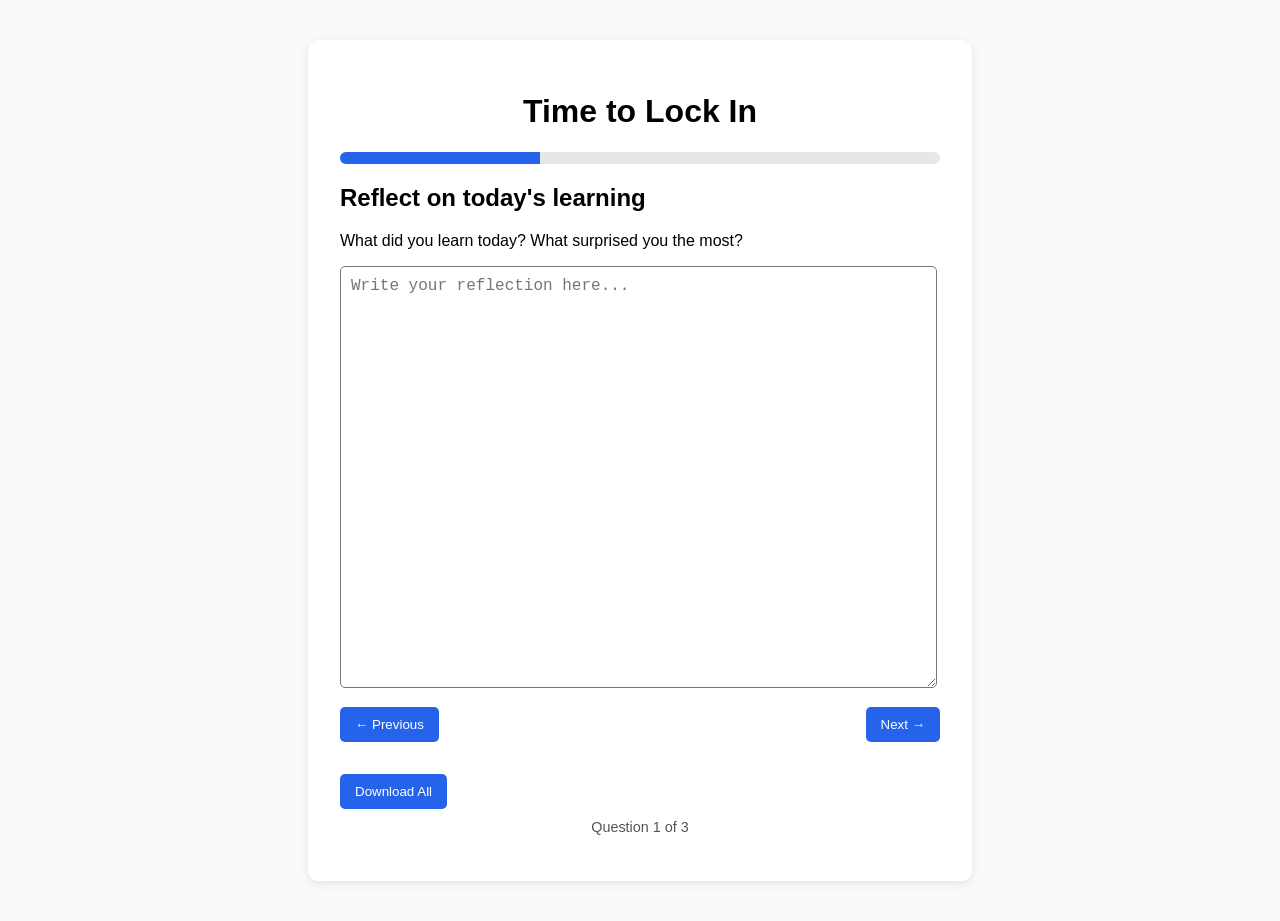
==== index.html @ 1ef7a5e9 "initial skeleton" ====
<!DOCTYPE html>
<html lang="en">
<head>
  <meta charset="UTF-8" />
  <meta name="viewport" content="width=device-width, initial-scale=1.0" />
  <title>Locked In Journal</title>
  <link rel="stylesheet" href="style.css" />
</head>
<body>
    
  <main class="container">
    <h1>Time to Lock In</h1>

    <!-- Progress Bar -->
  <div id="progress-container">
    <div id="progress-bar"></div>
  </div>

    <!-- Prompt Bar -->

  <div id="prompt-box">
    <h2 id="prompt-title"></h2>
    <p id="prompt-body"></p>
  </div>

    <textarea id="entry" placeholder="Write your reflection here..."></textarea>

    <div class="buttons">
      <button id="prevBtn">← Previous</button>
      <button id="nextBtn">Next →</button>
    </div>
    <div id="downloadBtn">
        <button>Download All</button>
    </div>

    <p id="status"></p>
  </main>

  <script src="script.js"></script>
</body>
</html>
---- style.css ----
/* style.css */
body {
  font-family: Arial, sans-serif;
  background: #f8fafc;
  padding: 2rem;
}

.container {
  background: white;
  max-width: 600px;
  margin: auto;
  padding: 2rem;
  border-radius: 10px;
  box-shadow: 0 2px 10px rgba(0,0,0,0.1);
}

h1 { text-align: center; }

textarea {
  max-width: 575px;
  width: 100%;
  height: 400px;
  margin-top: 10px 2em;
  padding: 10px;
  border-radius: 5px;
  font-size: 1rem;
}

.buttons {
  margin-top: 15px;
  display: flex;
  justify-content: space-between;
}

button {
  background-color: #2563eb;
  color: white;
  border: none;
  padding: 10px 15px;
  border-radius: 5px;
  cursor: pointer;
}

button:hover { background-color: #1e40af; }

#downloadBtn{
    margin-top: 2em;
}

#status {
  margin-top: 10px;
  font-size: 0.9rem;
  color: #555;
  text-align: center;
}

/* Progress Bar */
#progress-container {
  width: 100%;
  height: 12px;
  background-color: #e5e7eb; /* light gray */
  border-radius: 10px;
  overflow: hidden;
  margin: 1rem 0;
}

#progress-bar {
  width: 0%;
  height: 100%;
  background-color: #2563eb; /* blue */
  transition: width 0.4s ease;
}
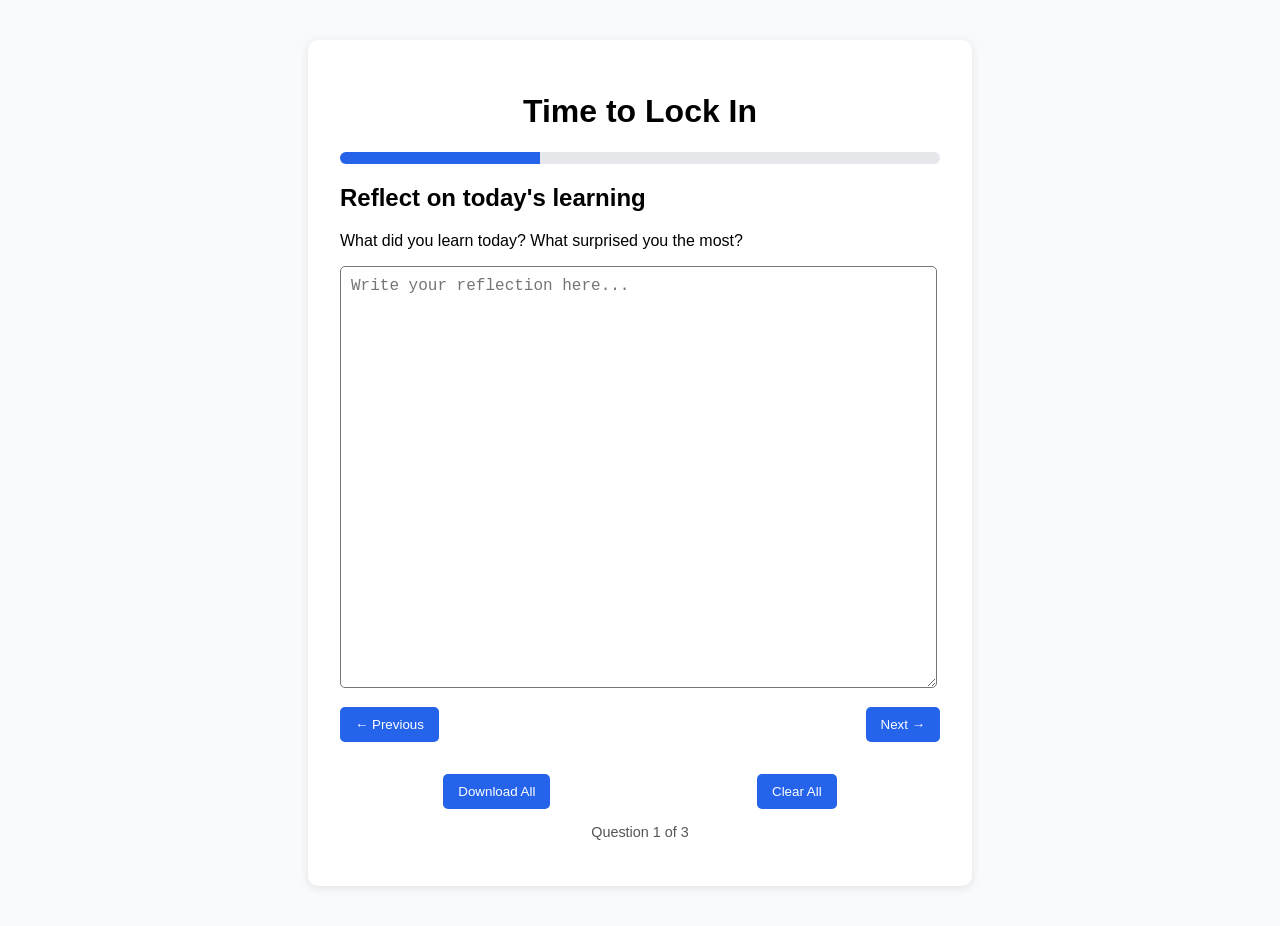
==== commit 7914d97f: "update prompts - include clear all button" ====
--- a/index.html
+++ b/index.html
@@ -1,41 +1,48 @@
-<!DOCTYPE html>
+<!doctype html>
 <html lang="en">
-<head>
-  <meta charset="UTF-8" />
-  <meta name="viewport" content="width=device-width, initial-scale=1.0" />
-  <title>Locked In Journal</title>
-  <link rel="stylesheet" href="style.css" />
-</head>
-<body>
-    
-  <main class="container">
-    <h1>Time to Lock In</h1>
+  <head>
+    <meta charset="UTF-8" />
+    <meta name="viewport" content="width=device-width, initial-scale=1.0" />
+    <title>Locked In Journal</title>
+    <link rel="stylesheet" href="style.css" />
+  </head>
+  <body>
+    <main class="container">
+      <h1>Time to Lock In</h1>
 
-    <!-- Progress Bar -->
-  <div id="progress-container">
-    <div id="progress-bar"></div>
-  </div>
+      <!-- Progress Bar -->
+      <div id="progress-container">
+        <div id="progress-bar"></div>
+      </div>
 
-    <!-- Prompt Bar -->
+      <!-- Prompt Bar -->
 
-  <div id="prompt-box">
-    <h2 id="prompt-title"></h2>
-    <p id="prompt-body"></p>
-  </div>
+      <div id="prompt-box">
+        <h2 id="prompt-title"></h2>
+        <p id="prompt-body"></p>
+      </div>
 
-    <textarea id="entry" placeholder="Write your reflection here..."></textarea>
+      <textarea
+        id="entry"
+        placeholder="Write your reflection here..."
+      ></textarea>
 
-    <div class="buttons">
-      <button id="prevBtn">← Previous</button>
-      <button id="nextBtn">Next →</button>
-    </div>
-    <div id="downloadBtn">
-        <button>Download All</button>
-    </div>
+      <div class="buttons">
+        <button id="prevBtn">← Previous</button>
+        <button id="nextBtn">Next →</button>
+      </div>
+      <div class="buttons-extra">
+        <div id="downloadBtn">
+          <button>Download All</button>
+        </div>
+        <div id="clearBtn">
+          <button>Clear All</button>
+        </div>
+      </div>
 
-    <p id="status"></p>
-  </main>
+      <p id="status"></p>
+    </main>
 
-  <script src="script.js"></script>
-</body>
+    <script src="script.js"></script>
+  </body>
 </html>
--- a/style.css
+++ b/style.css
@@ -11,10 +11,12 @@
   margin: auto;
   padding: 2rem;
   border-radius: 10px;
-  box-shadow: 0 2px 10px rgba(0,0,0,0.1);
+  box-shadow: 0 2px 10px rgba(0, 0, 0, 0.1);
 }
 
-h1 { text-align: center; }
+h1 {
+  text-align: center;
+}
 
 textarea {
   max-width: 575px;
@@ -32,6 +34,12 @@
   justify-content: space-between;
 }
 
+.buttons-extra {
+  margin-bottom: 15px;
+  display: flex;
+  justify-content: space-around;
+}
+
 button {
   background-color: #2563eb;
   color: white;
@@ -41,10 +49,13 @@
   cursor: pointer;
 }
 
-button:hover { background-color: #1e40af; }
+button:hover {
+  background-color: #1e40af;
+}
 
-#downloadBtn{
-    margin-top: 2em;
+#downloadBtn,
+#clearBtn {
+  margin-top: 2em;
 }
 
 #status {
@@ -70,4 +81,3 @@
   background-color: #2563eb; /* blue */
   transition: width 0.4s ease;
 }
-
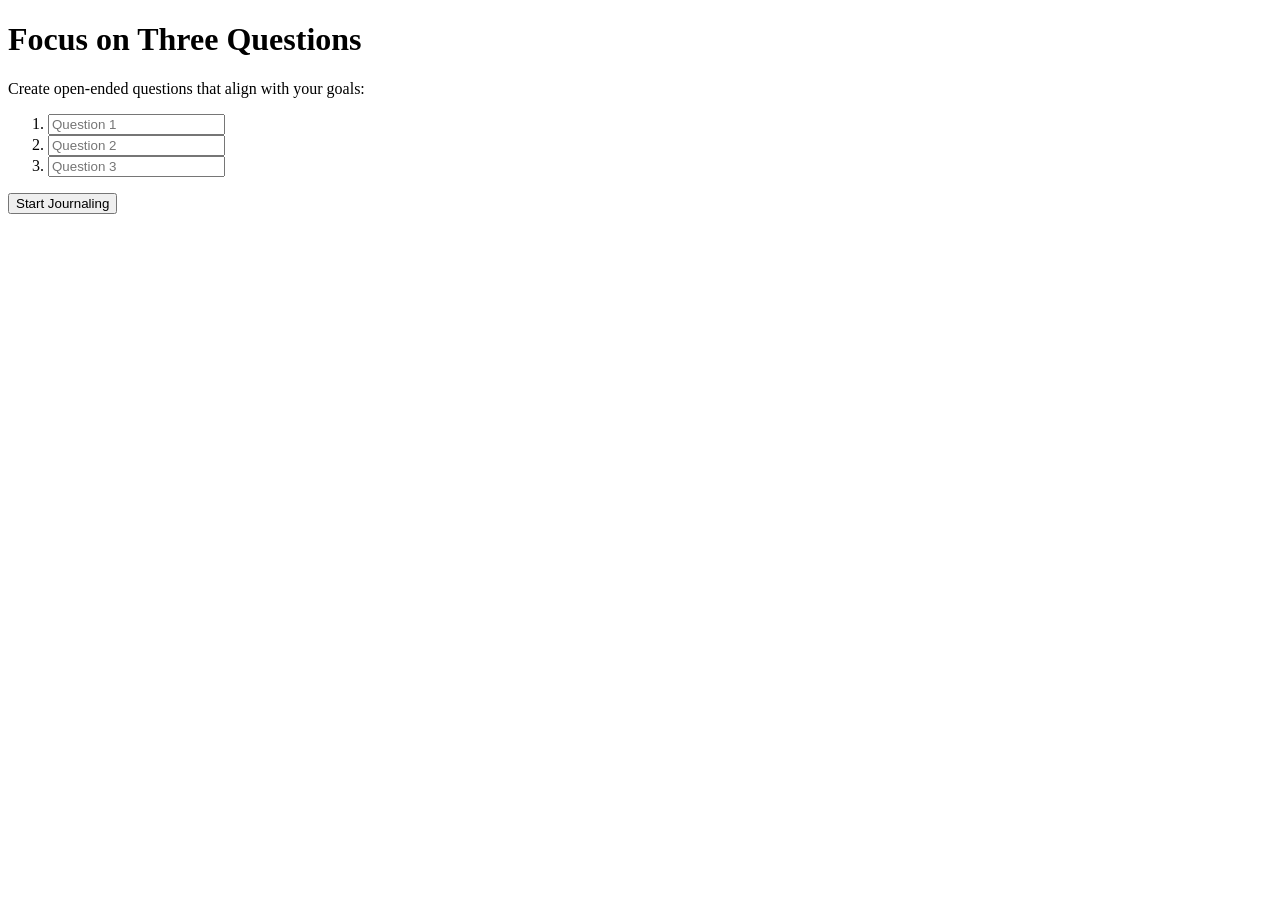
==== commit 1bf33213: "updated with landing page for custom question prompts" ====
--- a/index.html
+++ b/index.html
@@ -3,46 +3,42 @@
   <head>
     <meta charset="UTF-8" />
     <meta name="viewport" content="width=device-width, initial-scale=1.0" />
-    <title>Locked In Journal</title>
-    <link rel="stylesheet" href="style.css" />
+    <title>Your Reflection Journal</title>
   </head>
   <body>
     <main class="container">
-      <h1>Time to Lock In</h1>
+      <h1>Focus on Three Questions</h1>
+      <p>Create open-ended questions that align with your goals:</p>
 
-      <!-- Progress Bar -->
-      <div id="progress-container">
-        <div id="progress-bar"></div>
-      </div>
+      <ol>
+        <li><input type="text" id="q1" placeholder="Question 1" /></li>
+        <li><input type="text" id="q2" placeholder="Question 2" /></li>
+        <li><input type="text" id="q3" placeholder="Question 3" /></li>
+      </ol>
 
-      <!-- Prompt Bar -->
-
-      <div id="prompt-box">
-        <h2 id="prompt-title"></h2>
-        <p id="prompt-body"></p>
-      </div>
-
-      <textarea
-        id="entry"
-        placeholder="Write your reflection here..."
-      ></textarea>
-
-      <div class="buttons">
-        <button id="prevBtn">← Previous</button>
-        <button id="nextBtn">Next →</button>
-      </div>
-      <div class="buttons-extra">
-        <div id="downloadBtn">
-          <button>Download All</button>
-        </div>
-        <div id="clearBtn">
-          <button>Clear All</button>
-        </div>
-      </div>
-
-      <p id="status"></p>
+      <button id="startBtn">Start Journaling</button>
     </main>
 
-    <script src="script.js"></script>
+    <script>
+      document.getElementById("startBtn").addEventListener("click", () => {
+        const questions = [
+          { question: document.getElementById("q1").value.trim() },
+          { question: document.getElementById("q2").value.trim() },
+          { question: document.getElementById("q3").value.trim() },
+        ]
+
+        // Basic validation
+        if (questions.some((q) => q.question === "")) {
+          alert("Please fill in all 3 questions.")
+          return
+        }
+
+        // Save to localStorage
+        localStorage.setItem("journalQuestions", JSON.stringify(questions))
+
+        // Redirect to main journal page
+        window.location.href = "prompts.html"
+      })
+    </script>
   </body>
 </html>
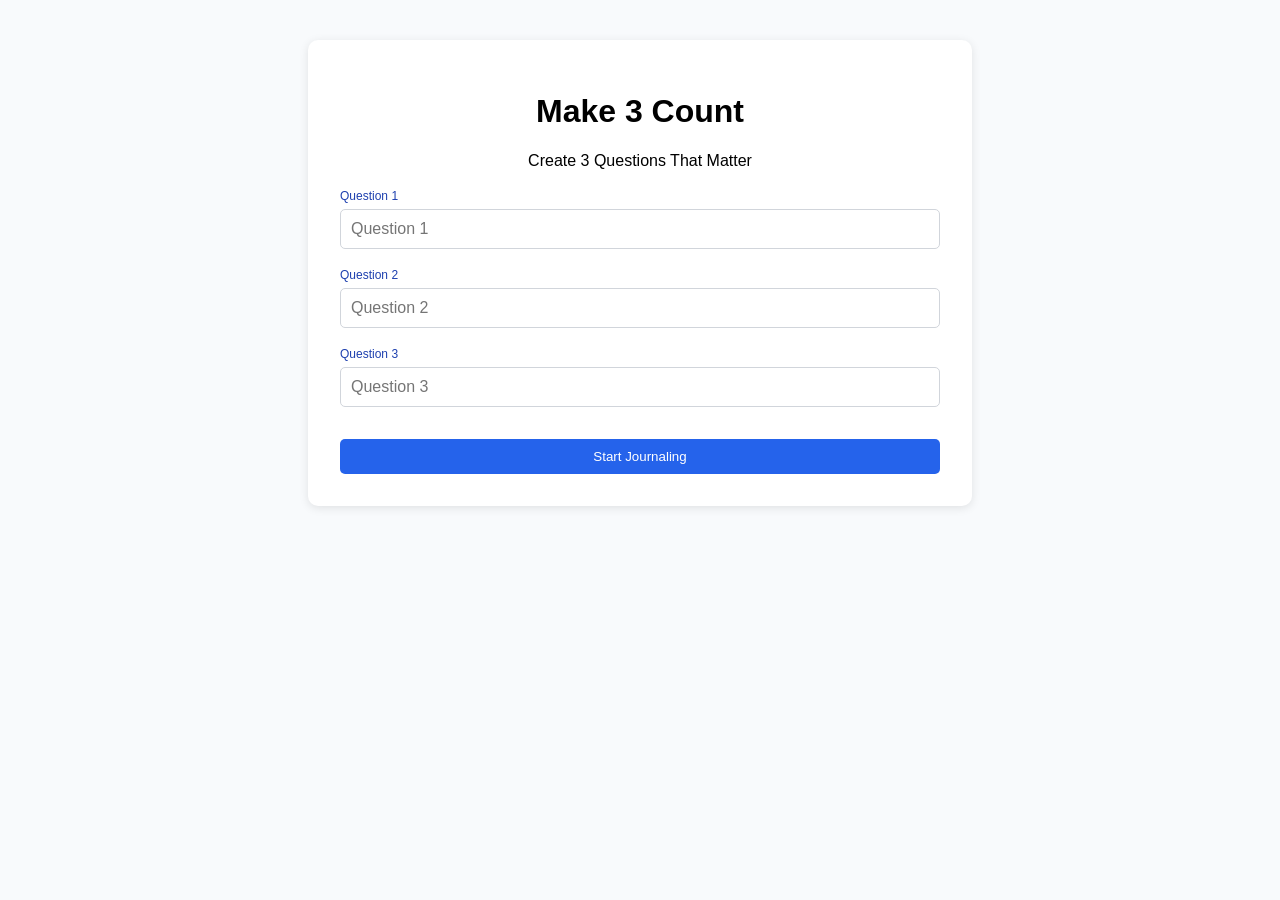
==== commit 5c96532c: "update UI" ====
--- a/index.html
+++ b/index.html
@@ -3,12 +3,13 @@
   <head>
     <meta charset="UTF-8" />
     <meta name="viewport" content="width=device-width, initial-scale=1.0" />
-    <title>Your Reflection Journal</title>
+    <title>Focus Journal Entry</title>
+    <link rel="stylesheet" href="style.css" />
   </head>
   <body>
     <main class="container">
-      <h1>Focus on Three Questions</h1>
-      <p>Create open-ended questions that align with your goals:</p>
+      <h1>Make 3 Count</h1>
+      <p class="tag">Create 3 Questions That Matter</p>
 
       <ol>
         <li><input type="text" id="q1" placeholder="Question 1" /></li>
@@ -20,6 +21,18 @@
     </main>
 
     <script>
+      // Questions editable when user goes back
+
+      document.addEventListener("DOMContentLoaded", () => {
+        const savedQuestions =
+          JSON.parse(localStorage.getItem("journalQuestions")) || []
+
+        if (savedQuestions.length) {
+          document.getElementById("q1").value = savedQuestions[0].question || ""
+          document.getElementById("q2").value = savedQuestions[1].question || ""
+          document.getElementById("q3").value = savedQuestions[2].question || ""
+        }
+      })
       document.getElementById("startBtn").addEventListener("click", () => {
         const questions = [
           { question: document.getElementById("q1").value.trim() },
--- a/style.css
+++ b/style.css
@@ -0,0 +1,137 @@
+/* style.css */
+body {
+  font-family: Arial, sans-serif;
+  background: #f8fafc;
+  padding: 2rem;
+}
+
+.container {
+  display: flex;
+  flex-direction: column;
+  justify-content: left;
+  background: white;
+  max-width: 600px;
+  margin: auto;
+  padding: 2rem;
+  border-radius: 10px;
+  box-shadow: 0 2px 10px rgba(0, 0, 0, 0.1);
+}
+
+h1 {
+  text-align: center;
+}
+
+textarea {
+  max-width: 575px;
+  width: 100%;
+  height: 400px;
+  margin-top: 10px 2em;
+  padding: 10px;
+  border-radius: 5px;
+  font-size: 1rem;
+}
+
+.buttons {
+  margin-top: 15px;
+  display: flex;
+  justify-content: space-between;
+}
+
+.buttons-extra {
+  margin-bottom: 15px;
+  display: flex;
+  justify-content: space-around;
+}
+
+button {
+  background-color: #2563eb;
+  color: white;
+  border: none;
+  padding: 10px 15px;
+  border-radius: 5px;
+  cursor: pointer;
+}
+
+button:hover {
+  background-color: #1e40af;
+}
+
+#downloadBtn,
+#clearBtn,
+#backBtn {
+  margin-top: 2em;
+}
+
+#status {
+  margin-top: 10px;
+  font-size: 0.9rem;
+  color: #555;
+  text-align: center;
+}
+
+/* Progress Bar */
+#progress-container {
+  width: 100%;
+  height: 12px;
+  background-color: #e5e7eb; /* light gray */
+  border-radius: 10px;
+  overflow: hidden;
+  margin: 1rem 0;
+}
+
+#progress-bar {
+  width: 0%;
+  height: 100%;
+  background-color: #2563eb; /* blue */
+  transition: width 0.4s ease;
+}
+
+/* Landing Page - Questions */
+
+.tag {
+  margin: 0 auto;
+}
+
+ol {
+  padding-left: 0px;
+  margin-left: 0px;
+  list-style-position: inside;
+}
+
+li {
+  margin-bottom: 1rem;
+}
+
+ol li::marker {
+  content: "Question " counter(list-item);
+  font-size: 0.75rem;
+  color: #1e40af;
+}
+
+input {
+  width: 100%;
+  padding: 10px;
+  border-radius: 5px;
+  border: 1px solid #d1d5db;
+  font-size: 1rem;
+  margin-top: 5px;
+  box-sizing: border-box;
+}
+
+input:focus {
+  outline: none;
+  border-color: #2563eb;
+}
+
+.start-btn {
+  margin-top: 1.5rem;
+  display: flex;
+  justify-content: center;
+}
+
+.subtitle {
+  text-align: center;
+  color: #555;
+  font-size: 0.95rem;
+  margin-bottom: 1rem;
+}
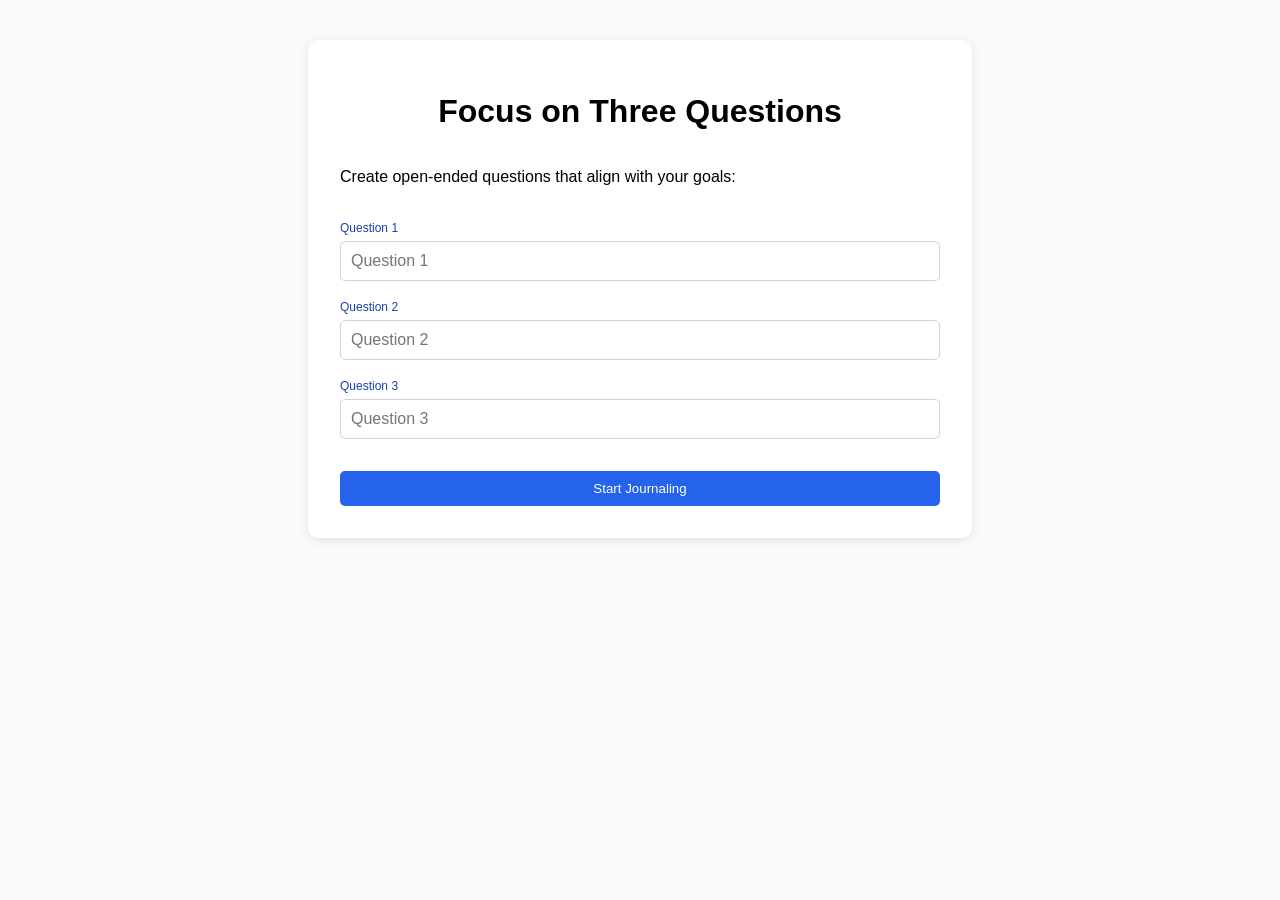
==== commit 57c4554f: "updated view all entries - new js" ====
--- a/index.html
+++ b/index.html
@@ -1,57 +1,56 @@
 <!doctype html>
 <html lang="en">
-  <head>
-    <meta charset="UTF-8" />
-    <meta name="viewport" content="width=device-width, initial-scale=1.0" />
-    <title>Focus Journal Entry</title>
-    <link rel="stylesheet" href="style.css" />
-  </head>
-  <body>
-    <main class="container">
-      <h1>Make 3 Count</h1>
-      <p class="tag">Create 3 Questions That Matter</p>
+    <head>
+        <meta charset="UTF-8" />
+        <meta name="viewport" content="width=device-width, initial-scale=1.0" />
+        <title>Your Reflection Journal</title>
+        <link rel="stylesheet" href="style.css" />
+    </head>
+    <body>
+        <main class="container">
+            <h1>Focus on Three Questions</h1>
+            <p>Create open-ended questions that align with your goals:</p>
 
-      <ol>
-        <li><input type="text" id="q1" placeholder="Question 1" /></li>
-        <li><input type="text" id="q2" placeholder="Question 2" /></li>
-        <li><input type="text" id="q3" placeholder="Question 3" /></li>
-      </ol>
+            <ol>
+                <li><input type="text" id="q1" placeholder="Question 1" /></li>
+                <li><input type="text" id="q2" placeholder="Question 2" /></li>
+                <li><input type="text" id="q3" placeholder="Question 3" /></li>
+            </ol>
 
-      <button id="startBtn">Start Journaling</button>
-    </main>
+            <button id="startBtn">Start Journaling</button>
+        </main>
 
-    <script>
-      // Questions editable when user goes back
+        <script>
+            // Questions editable when user goes back
 
-      document.addEventListener("DOMContentLoaded", () => {
-        const savedQuestions =
-          JSON.parse(localStorage.getItem("journalQuestions")) || []
+            document.addEventListener("DOMContentLoaded", () => {
+                const savedQuestions = JSON.parse(localStorage.getItem("journalQuestions")) || [];
 
-        if (savedQuestions.length) {
-          document.getElementById("q1").value = savedQuestions[0].question || ""
-          document.getElementById("q2").value = savedQuestions[1].question || ""
-          document.getElementById("q3").value = savedQuestions[2].question || ""
-        }
-      })
-      document.getElementById("startBtn").addEventListener("click", () => {
-        const questions = [
-          { question: document.getElementById("q1").value.trim() },
-          { question: document.getElementById("q2").value.trim() },
-          { question: document.getElementById("q3").value.trim() },
-        ]
+                if (savedQuestions.length) {
+                    document.getElementById("q1").value = savedQuestions[0].question || "";
+                    document.getElementById("q2").value = savedQuestions[1].question || "";
+                    document.getElementById("q3").value = savedQuestions[2].question || "";
+                }
+            });
+            document.getElementById("startBtn").addEventListener("click", () => {
+                const questions = [
+                    { question: document.getElementById("q1").value.trim() },
+                    { question: document.getElementById("q2").value.trim() },
+                    { question: document.getElementById("q3").value.trim() },
+                ];
 
-        // Basic validation
-        if (questions.some((q) => q.question === "")) {
-          alert("Please fill in all 3 questions.")
-          return
-        }
+                // Basic validation
+                if (questions.some((q) => q.question === "")) {
+                    alert("Please fill in all 3 questions.");
+                    return;
+                }
 
-        // Save to localStorage
-        localStorage.setItem("journalQuestions", JSON.stringify(questions))
+                // Save to localStorage
+                localStorage.setItem("journalQuestions", JSON.stringify(questions));
 
-        // Redirect to main journal page
-        window.location.href = "prompts.html"
-      })
-    </script>
-  </body>
+                // Redirect to main journal page
+                window.location.href = "prompts.html";
+            });
+        </script>
+    </body>
 </html>
